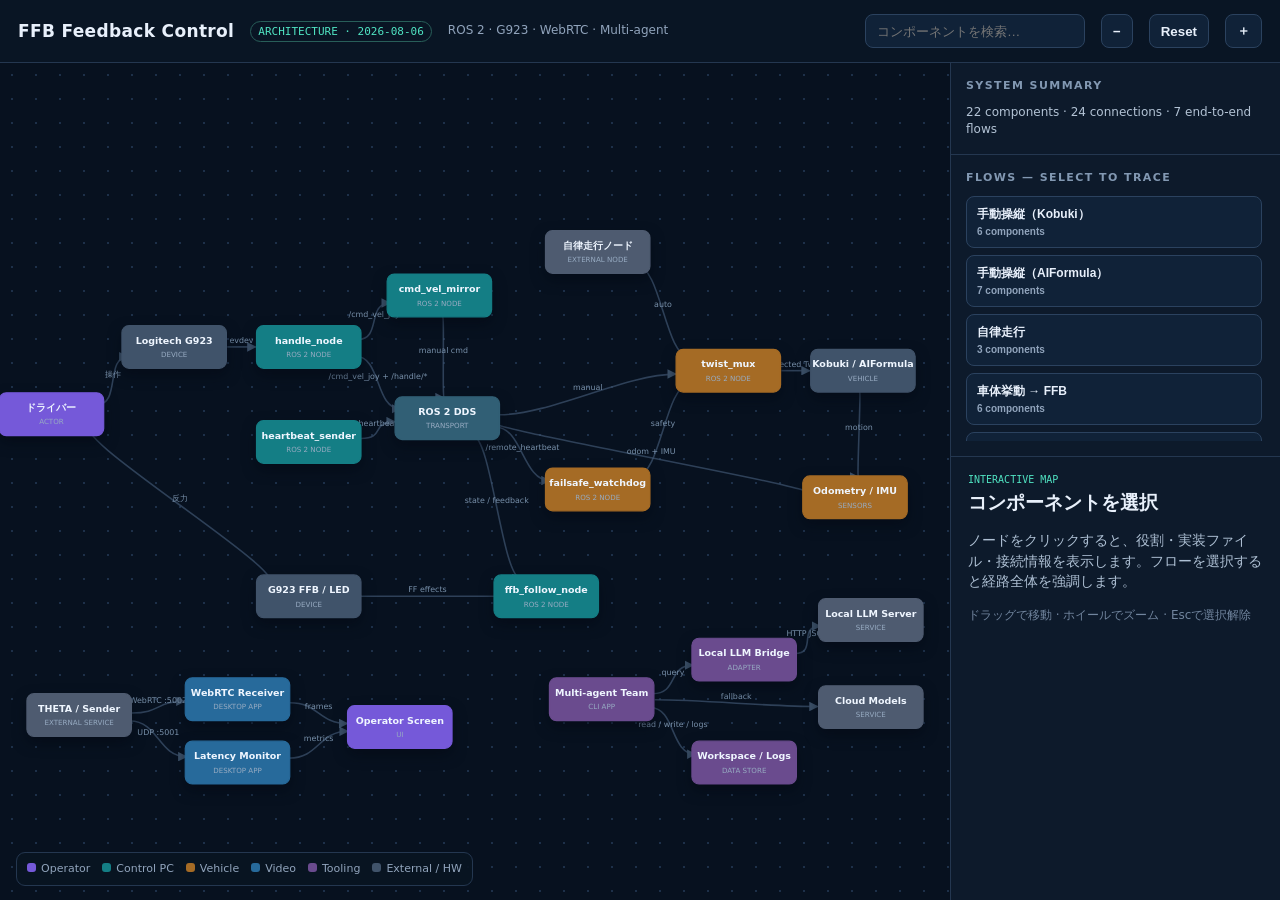
==== docs/architecture.html @ 5d7ce753 "アーキテクチャ図制作" ====
<!doctype html>
<html lang="ja">
<head>
  <meta charset="utf-8">
  <meta name="viewport" content="width=device-width,initial-scale=1">
  <title>FFB Feedback Control — Architecture</title>
  <style>
    :root{--bg:#07111f;--panel:#0d1a2b;--line:#243750;--text:#e8f0fb;--muted:#91a4bc;--accent:#50e3c2;--hot:#ffca5c;--danger:#ff7188;--blue:#63a8ff}
    *{box-sizing:border-box} body{margin:0;background:var(--bg);color:var(--text);font:14px/1.45 Inter,ui-sans-serif,system-ui,-apple-system,"Noto Sans JP",sans-serif;overflow:hidden}
    .app{height:100vh;display:grid;grid-template-rows:auto 1fr}.top{display:flex;align-items:center;gap:16px;padding:14px 18px;border-bottom:1px solid var(--line);background:#091524;z-index:3}
    h1{font-size:17px;margin:0;letter-spacing:.02em}.tag{color:var(--accent);font:11px ui-monospace,monospace;border:1px solid #285e59;padding:3px 7px;border-radius:99px}.meta{color:var(--muted);font-size:12px}.top .spacer{flex:1}
    button,.search{background:#102238;color:var(--text);border:1px solid #2b425f;border-radius:8px;height:34px}.search{width:220px;padding:0 11px;outline:none}.search:focus{border-color:var(--accent)}button{cursor:pointer;padding:0 11px;font-weight:650}button:hover{background:#17304d}
    .main{min-height:0;display:grid;grid-template-columns:1fr 330px}.canvas-wrap{position:relative;overflow:hidden;background-image:radial-gradient(#1d3049 1px,transparent 1px);background-size:24px 24px}
    svg{width:100%;height:100%;display:block}.edge{fill:none;stroke:#3d536e;stroke-width:2;opacity:.72;transition:.2s}.edge-label{fill:#7890aa;font-size:10px;text-anchor:middle;pointer-events:none}.node rect{stroke-width:1.5;transition:.2s;filter:drop-shadow(0 8px 8px #02081288)}.node text{fill:#eff6ff;text-anchor:middle;pointer-events:none}.node .kind{fill:#97abc2;font-size:9px;text-transform:uppercase}.node{cursor:pointer;transition:.2s}.node:hover rect,.node.active rect{stroke:#fff;filter:drop-shadow(0 0 10px #50e3c288)}
    .dim{opacity:.12!important}.node.active,.edge.active{opacity:1!important}.active.edge{stroke:var(--hot);stroke-width:4;filter:drop-shadow(0 0 4px #ffca5c)}.active.node rect{stroke:var(--hot)}
    .legend{position:absolute;left:16px;bottom:14px;display:flex;gap:12px;flex-wrap:wrap;background:#081422e8;border:1px solid var(--line);border-radius:9px;padding:8px 10px;color:var(--muted);font-size:11px}.dot{width:9px;height:9px;border-radius:3px;display:inline-block;margin-right:5px}
    aside{min-height:0;border-left:1px solid var(--line);background:var(--panel);display:grid;grid-template-rows:auto auto 1fr;overflow:hidden}.section{padding:15px;border-bottom:1px solid var(--line)}.section h2{font-size:11px;text-transform:uppercase;letter-spacing:.13em;color:#8298b2;margin:0 0 10px}.flow-list{display:grid;gap:7px;max-height:245px;overflow:auto;padding-right:3px}.flow{height:auto;text-align:left;padding:9px 10px}.flow strong{display:block;font-size:12px}.flow span{color:var(--muted);font-size:10px}.flow.selected{border-color:var(--hot);background:#302819}.detail{padding:17px;overflow:auto}.detail .eyebrow{font:10px ui-monospace,monospace;color:var(--accent);text-transform:uppercase}.detail h3{font-size:19px;margin:4px 0 9px}.detail p{color:#aec0d4}.detail dl{display:grid;grid-template-columns:72px 1fr;gap:7px 8px;font-size:12px}.detail dt{color:#7189a5}.detail dd{margin:0;overflow-wrap:anywhere}.path{margin-top:14px;padding-top:12px;border-top:1px solid var(--line)}.step{display:flex;gap:8px;align-items:center;margin:7px 0;color:#c9d6e6}.num{display:grid;place-items:center;width:20px;height:20px;border-radius:50%;background:#243957;color:var(--hot);font-size:10px}.hint{color:#71859e;font-size:12px;margin-top:16px}
    .tooltip{position:fixed;z-index:5;max-width:270px;pointer-events:none;background:#06101ddd;border:1px solid #41617e;border-radius:8px;padding:9px 11px;box-shadow:0 10px 30px #0009;display:none}.tooltip strong{font-size:12px}.tooltip div{color:#a8bbcf;font-size:11px;margin-top:3px}
    @media(max-width:850px){body{overflow:auto}.app{height:auto;min-height:100vh}.top{flex-wrap:wrap}.meta{display:none}.search{order:3;width:100%}.main{grid-template-columns:1fr;grid-template-rows:62vh auto}.canvas-wrap{min-height:520px}aside{border-left:0;border-top:1px solid var(--line)}.flow-list{max-height:none}.detail{min-height:300px}}
  </style>
</head>
<body>
<div class="app">
  <header class="top"><h1>FFB Feedback Control</h1><span class="tag">ARCHITECTURE · 2026-08-06</span><span class="meta">ROS 2 · G923 · WebRTC · Multi-agent</span><span class="spacer"></span><input id="search" class="search" placeholder="コンポーネントを検索…"><button id="zoomOut">−</button><button id="reset">Reset</button><button id="zoomIn">＋</button></header>
  <main class="main">
    <section class="canvas-wrap" id="canvas"><svg id="graph" viewBox="0 0 1200 760" aria-label="システムアーキテクチャ図"><defs><marker id="arrow" viewBox="0 0 10 10" refX="9" refY="5" markerWidth="6" markerHeight="6" orient="auto-start-reverse"><path d="M 0 0 L 10 5 L 0 10 z" fill="#526b87"/></marker><marker id="arrowHot" viewBox="0 0 10 10" refX="9" refY="5" markerWidth="6" markerHeight="6" orient="auto-start-reverse"><path d="M 0 0 L 10 5 L 0 10 z" fill="#ffca5c"/></marker></defs><g id="viewport"><g id="edges"></g><g id="nodes"></g></g></svg>
      <div class="legend"><span><i class="dot" style="background:#7559d9"></i>Operator</span><span><i class="dot" style="background:#147e85"></i>Control PC</span><span><i class="dot" style="background:#a56b25"></i>Vehicle</span><span><i class="dot" style="background:#276a9b"></i>Video</span><span><i class="dot" style="background:#6a4b8e"></i>Tooling</span><span><i class="dot" style="background:#40536a"></i>External / HW</span></div>
    </section>
    <aside><div class="section"><h2>System summary</h2><div style="font-size:12px;color:#b3c3d5">22 components · 24 connections · 7 end-to-end flows</div></div><div class="section"><h2>Flows — select to trace</h2><div class="flow-list" id="flows"></div></div><div class="detail" id="detail"><div class="eyebrow">Interactive map</div><h3>コンポーネントを選択</h3><p>ノードをクリックすると、役割・実装ファイル・接続情報を表示します。フローを選択すると経路全体を強調します。</p><div class="hint">ドラッグで移動 · ホイールでズーム · Escで選択解除</div></div></aside>
  </main>
</div><div class="tooltip" id="tip"></div>
<script>
const groups={operator:['Operator','#7559d9'],hardware:['Hardware','#40536a'],'control-pc':['Control PC','#147e85'],transport:['Transport','#315f75'],vehicle:['Vehicle','#a56b25'],external:['External','#4e5b70'],video:['Video','#276a9b'],tooling:['Tooling','#6a4b8e']};
const nodes=[
['driver','ドライバー','operator','actor',65,295,'G923で操舵、ペダル、ギア、緊急停止を操作する。','—'],['g923-input','Logitech G923','hardware','device',220,210,'evdevから入力イベントを提供する。','/dev/input/by-id/*G923*'],['handle','handle_node','control-pc','ROS 2 node',390,210,'入力をTwist、操舵、ギア、モード、緊急停止へ変換する。','src/oit/oit/handle.py'],['heartbeat','heartbeat_sender','control-pc','ROS 2 node',390,330,'通信生存確認用Timeを周期送信する。','src/oit/oit/heartbeat_sender.py'],['mirror','cmd_vel_mirror','control-pc','ROS 2 node',555,145,'手動Twistをtimeout監視・倍率変換して中継する。','src/oit/oit/cmd_vel_mirror.py'],['dds','ROS 2 DDS','transport','transport',565,300,'操作PCと車体のROS 2 topicを配送する。','runtime infrastructure'],['watchdog','failsafe_watchdog','vehicle','ROS 2 node',755,390,'heartbeat断でpriority 255の停止Twistを発行する。','src/oit/oit/failsafe_watchdog.py'],['autonomy','自律走行ノード','external','external node',755,90,'自律速度指令 /cmd_vel_auto の生成元。','repository external'],['twist-mux','twist_mux','vehicle','ROS 2 node',920,240,'safety 255 / joystick 100 / navigation 10で指令を仲裁する。','src/oit/config/twist_mux.yaml'],['base','Kobuki / AIFormula','hardware','vehicle',1090,240,'選択済みTwistで実車を駆動する。','external hardware'],['odometry','Odometry / IMU','vehicle','sensors',1080,400,'車体yawと加速度をFFB計算へ提供する。','external sensors'],['ffb','ffb_follow_node','control-pc','ROS 2 node',690,525,'yaw差分・操舵・IMU等からFFB効果を計算する。','src/oit/oit/ffb_follow.py'],['g923-ffb','G923 FFB / LED','hardware','device',390,525,'Spring、Damper、Periodic効果とLEDを出力する。','evdev FF + /dev/g923_led'],
['theta','THETA / Sender','external','external service',100,675,'WebRTC映像とUDPタイムスタンプの送信側。','repository external'],['webrtc','WebRTC Receiver','video','desktop app',300,655,'HTTP offerを受け、映像をOpenGL描画する。','webrtc_receive.py'],['latency','Latency Monitor','video','desktop app',300,735,'UDP 5001から遅延とFPSを計算する。','latency_display.py'],['viewer','Operator Screen','operator','UI',505,690,'映像、遅延、FPS、送信元を表示する。','PySide6 UI'],
['team','Multi-agent Team','tooling','CLI app',760,655,'Manager / Frontend / Backend / QAを編成する。','multi_agent_team.py'],['llm-bridge','Local LLM Bridge','tooling','adapter',940,605,'health check・toggle・timeout fallbackを提供する。','local_llm_bridge.py'],['local-llm','Local LLM Server','external','service',1100,555,'LM Studio / Ollama / vLLM等の互換API。','local_llm_config.json'],['cloud-models','Cloud Models','external','service',1100,665,'ローカルを使わない場合のモデル群。','runtime external'],['repo','Workspace / Logs','tooling','data store',940,735,'コード検索・編集と役割別ログを保持する。','workspace + logs/']
].map(a=>({id:a[0],label:a[1],group:a[2],type:a[3],x:a[4],y:a[5],description:a[6],source:a[7]}));
const edges=[['e1','driver','g923-input','操作'],['e2','g923-input','handle','evdev'],['e3','handle','dds','/cmd_vel_joy + /handle/*'],['e4','handle','mirror','/cmd_vel_joy'],['e5','mirror','dds','manual cmd'],['e6','heartbeat','dds','heartbeat'],['e7','dds','watchdog','/remote_heartbeat'],['e8','watchdog','twist-mux','safety'],['e9','dds','twist-mux','manual'],['e10','autonomy','twist-mux','auto'],['e11','twist-mux','base','selected Twist'],['e12','base','odometry','motion'],['e13','odometry','dds','odom + IMU'],['e14','dds','ffb','state / feedback'],['e15','ffb','g923-ffb','FF effects'],['e16','g923-ffb','driver','反力'],['e17','theta','webrtc','WebRTC :5002'],['e18','theta','latency','UDP :5001'],['e19','webrtc','viewer','frames'],['e20','latency','viewer','metrics'],['e21','team','llm-bridge','query'],['e22','llm-bridge','local-llm','HTTP JSON'],['e23','team','cloud-models','fallback'],['e24','team','repo','read / write / logs']].map(a=>({id:a[0],source:a[1],target:a[2],label:a[3]}));
const flows=[
['manual-drive','手動操縦（Kobuki）','G923入力をpriority 100で車体へ届ける。',['driver','g923-input','handle','dds','twist-mux','base'],['e1','e2','e3','e9','e11']],
['aiformula-drive','手動操縦（AIFormula）','remapまたはmirror経由でAIFormulaへ送る。',['driver','g923-input','handle','mirror','dds','twist-mux','base'],['e1','e2','e4','e5','e9','e11']],
['autonomous','自律走行','priority 10。手動・安全指令で上書き可能。',['autonomy','twist-mux','base'],['e10','e11']],
['ffb-return','車体挙動 → FFB','yaw/IMUから目標中心と反力を計算する。',['base','odometry','dds','ffb','g923-ffb','driver'],['e12','e13','e14','e15','e16']],
['failsafe','通信断フェイルセーフ','heartbeat断でpriority 255の停止指令を出す。',['heartbeat','dds','watchdog','twist-mux','base'],['e6','e7','e8','e11']],
['video','遠隔映像・遅延表示','映像と時刻情報を別経路で受信・表示する。',['theta','webrtc','latency','viewer'],['e17','e18','e19','e20']],
['agent-dev','マルチエージェント開発','ローカル/クラウド推論でworkspaceを操作する。',['team','llm-bridge','local-llm','cloud-models','repo'],['e21','e22','e23','e24']]
].map(a=>({id:a[0],name:a[1],description:a[2],steps:a[3],edgeIds:a[4]}));
const ns='http://www.w3.org/2000/svg', nodeBy=id=>nodes.find(n=>n.id===id), E=document.getElementById('edges'), N=document.getElementById('nodes'), D=document.getElementById('detail'), tip=document.getElementById('tip');
function svg(tag,attrs={}){const el=document.createElementNS(ns,tag);Object.entries(attrs).forEach(([k,v])=>el.setAttribute(k,v));return el}
edges.forEach(e=>{let a=nodeBy(e.source),b=nodeBy(e.target),dx=b.x-a.x,dy=b.y-a.y,len=Math.hypot(dx,dy)||1,ox=dx/len*67,oy=dy/len*26;let x1=a.x+ox,y1=a.y+oy,x2=b.x-ox,y2=b.y-oy,curve=Math.min(70,Math.abs(dx)*.18);let p=svg('path',{id:e.id,class:'edge',d:`M${x1},${y1} C${x1+curve},${y1} ${x2-curve},${y2} ${x2},${y2}`,'marker-end':'url(#arrow)'});E.append(p);let t=svg('text',{class:'edge-label',x:(x1+x2)/2,y:(y1+y2)/2-5});t.textContent=e.label;E.append(t)});
nodes.forEach(n=>{let g=svg('g',{class:'node',id:'node-'+n.id,transform:`translate(${n.x-66} ${n.y-27})`});let color=groups[n.group]?.[1]||'#40536a';g.append(svg('rect',{width:132,height:54,rx:9,fill:color,stroke:color}));let title=svg('text',{x:66,y:23,'font-size':12,'font-weight':700});title.textContent=n.label;g.append(title);let kind=svg('text',{x:66,y:40,class:'kind'});kind.textContent=n.type;g.append(kind);g.onclick=()=>selectNode(n);g.onmouseenter=ev=>showTip(ev,n);g.onmousemove=moveTip;g.onmouseleave=()=>tip.style.display='none';N.append(g)});
const FL=document.getElementById('flows');flows.forEach(f=>{let b=document.createElement('button');b.className='flow';b.dataset.id=f.id;b.innerHTML=`<strong>${f.name}</strong><span>${f.steps.length} components</span>`;b.onclick=()=>selectFlow(f);FL.append(b)});
function clear(){document.querySelectorAll('.node,.edge').forEach(x=>x.classList.remove('active','dim'));document.querySelectorAll('.flow').forEach(x=>x.classList.remove('selected'));document.querySelectorAll('.edge').forEach(x=>x.setAttribute('marker-end','url(#arrow)'))}
function selectFlow(f){clear();document.querySelectorAll('.node,.edge').forEach(x=>x.classList.add('dim'));f.steps.forEach(id=>document.getElementById('node-'+id)?.classList.add('active'));f.edgeIds.forEach(id=>{let x=document.getElementById(id);x?.classList.add('active');x?.setAttribute('marker-end','url(#arrowHot)')});document.querySelector(`.flow[data-id="${f.id}"]`).classList.add('selected');D.innerHTML=`<div class="eyebrow">End-to-end flow</div><h3>${f.name}</h3><p>${f.description}</p><div class="path">${f.steps.map((id,i)=>`<div class="step"><span class="num">${i+1}</span>${nodeBy(id)?.label||id}</div>`).join('')}</div>`}
function selectNode(n){clear();document.getElementById('node-'+n.id).classList.add('active');let connected=edges.filter(e=>e.source===n.id||e.target===n.id);connected.forEach(e=>document.getElementById(e.id).classList.add('active'));D.innerHTML=`<div class="eyebrow">${groups[n.group]?.[0]} · ${n.type}</div><h3>${n.label}</h3><p>${n.description}</p><dl><dt>ID</dt><dd>${n.id}</dd><dt>Source</dt><dd>${n.source}</dd><dt>Connections</dt><dd>${connected.length}</dd></dl><div class="path">${connected.map(e=>`<div class="step"><span class="num">${e.source===n.id?'→':'←'}</span>${e.label} · ${nodeBy(e.source===n.id?e.target:e.source).label}</div>`).join('')}</div>`}
function showTip(ev,n){tip.innerHTML=`<strong>${n.label}</strong><div>${n.description}</div>`;tip.style.display='block';moveTip(ev)} function moveTip(ev){tip.style.left=(ev.clientX+14)+'px';tip.style.top=(ev.clientY+14)+'px'}
document.getElementById('search').oninput=e=>{clear();let q=e.target.value.trim().toLowerCase();if(!q)return;nodes.forEach(n=>{if(!(n.label+n.type+n.description+n.source).toLowerCase().includes(q))document.getElementById('node-'+n.id).classList.add('dim')})};
let scale=1,tx=0,ty=0,drag=false,sx=0,sy=0,V=document.getElementById('viewport'),G=document.getElementById('graph');function transform(){V.setAttribute('transform',`translate(${tx} ${ty}) scale(${scale})`)}function reset(){scale=1;tx=0;ty=0;transform();clear()}document.getElementById('zoomIn').onclick=()=>{scale=Math.min(2.2,scale*1.15);transform()};document.getElementById('zoomOut').onclick=()=>{scale=Math.max(.55,scale/1.15);transform()};document.getElementById('reset').onclick=reset;G.onwheel=e=>{e.preventDefault();scale=Math.max(.55,Math.min(2.2,scale*(e.deltaY<0?1.08:.92)));transform()};G.onpointerdown=e=>{if(e.target.closest('.node'))return;drag=true;sx=e.clientX-tx;sy=e.clientY-ty;G.setPointerCapture(e.pointerId)};G.onpointermove=e=>{if(drag){tx=e.clientX-sx;ty=e.clientY-sy;transform()}};G.onpointerup=()=>drag=false;document.onkeydown=e=>{if(e.key==='Escape'){clear();document.getElementById('search').value=''}};
</script></body></html>
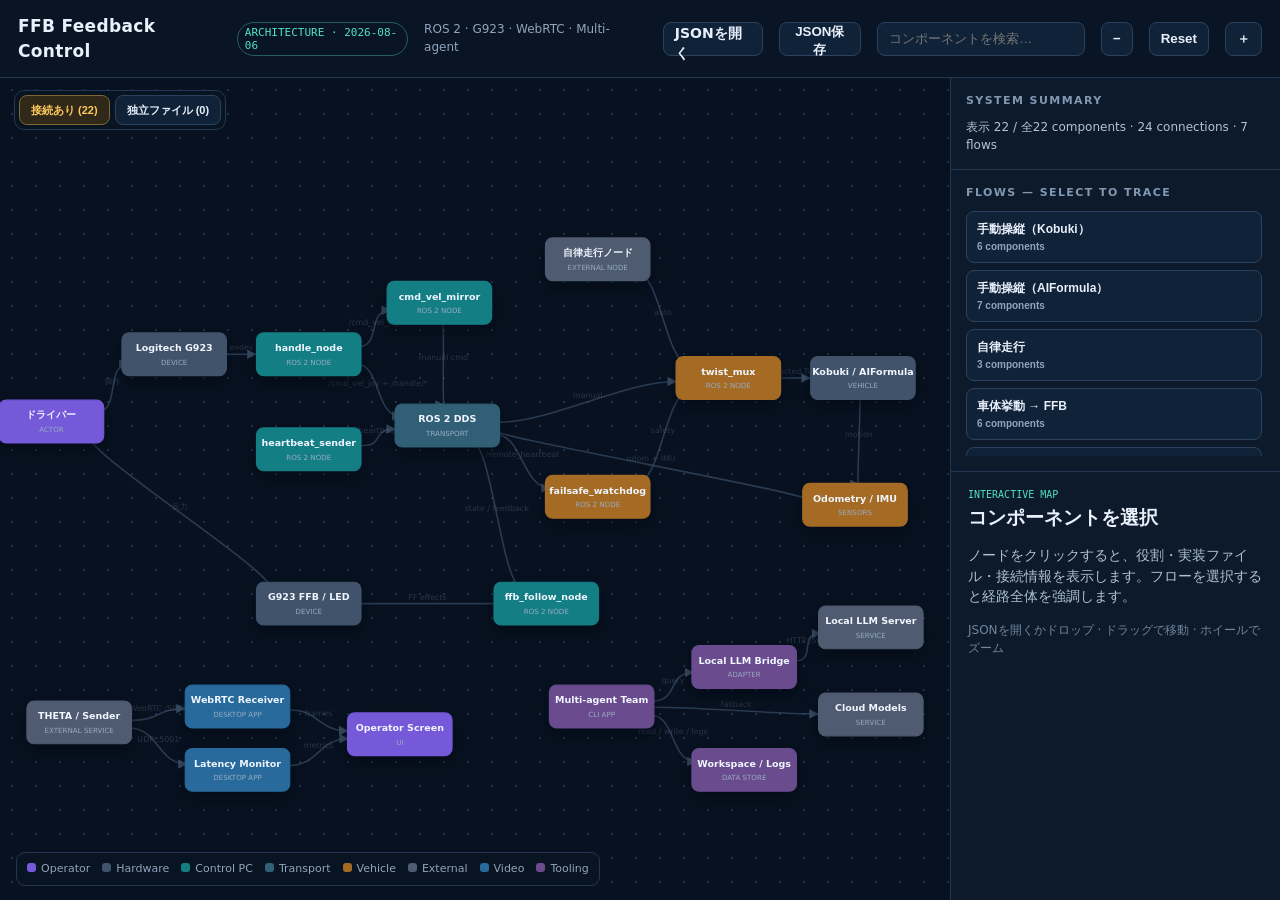
==== commit 52a57859: "アーキテクチャ図汎用性" ====
--- a/docs/architecture.html
+++ b/docs/architecture.html
@@ -9,9 +9,9 @@
     *{box-sizing:border-box} body{margin:0;background:var(--bg);color:var(--text);font:14px/1.45 Inter,ui-sans-serif,system-ui,-apple-system,"Noto Sans JP",sans-serif;overflow:hidden}
     .app{height:100vh;display:grid;grid-template-rows:auto 1fr}.top{display:flex;align-items:center;gap:16px;padding:14px 18px;border-bottom:1px solid var(--line);background:#091524;z-index:3}
     h1{font-size:17px;margin:0;letter-spacing:.02em}.tag{color:var(--accent);font:11px ui-monospace,monospace;border:1px solid #285e59;padding:3px 7px;border-radius:99px}.meta{color:var(--muted);font-size:12px}.top .spacer{flex:1}
-    button,.search{background:#102238;color:var(--text);border:1px solid #2b425f;border-radius:8px;height:34px}.search{width:220px;padding:0 11px;outline:none}.search:focus{border-color:var(--accent)}button{cursor:pointer;padding:0 11px;font-weight:650}button:hover{background:#17304d}
-    .main{min-height:0;display:grid;grid-template-columns:1fr 330px}.canvas-wrap{position:relative;overflow:hidden;background-image:radial-gradient(#1d3049 1px,transparent 1px);background-size:24px 24px}
-    svg{width:100%;height:100%;display:block}.edge{fill:none;stroke:#3d536e;stroke-width:2;opacity:.72;transition:.2s}.edge-label{fill:#7890aa;font-size:10px;text-anchor:middle;pointer-events:none}.node rect{stroke-width:1.5;transition:.2s;filter:drop-shadow(0 8px 8px #02081288)}.node text{fill:#eff6ff;text-anchor:middle;pointer-events:none}.node .kind{fill:#97abc2;font-size:9px;text-transform:uppercase}.node{cursor:pointer;transition:.2s}.node:hover rect,.node.active rect{stroke:#fff;filter:drop-shadow(0 0 10px #50e3c288)}
+    button,.search{background:#102238;color:var(--text);border:1px solid #2b425f;border-radius:8px;height:34px}.search{width:220px;padding:0 11px;outline:none}.search:focus{border-color:var(--accent)}button{cursor:pointer;padding:0 11px;font-weight:650}button:hover{background:#17304d}.file-button{display:inline-grid;place-items:center;background:#102238;color:var(--text);border:1px solid #2b425f;border-radius:8px;height:34px;padding:0 11px;cursor:pointer;font-weight:650}.file-button:hover{background:#17304d}#fileInput{display:none}
+    .main{min-height:0;display:grid;grid-template-columns:1fr 330px}.canvas-wrap{position:relative;overflow:hidden;background-image:radial-gradient(#1d3049 1px,transparent 1px);background-size:24px 24px}.view-tabs{position:absolute;z-index:4;top:12px;left:14px;display:flex;gap:5px;padding:4px;background:#081422e8;border:1px solid var(--line);border-radius:10px}.view-tab{height:30px;font-size:11px}.view-tab.selected{color:var(--hot);border-color:#7c6735;background:#302819}.empty-view{position:absolute;inset:0;display:none;place-items:center;color:var(--muted);pointer-events:none}
+    svg{width:100%;height:100%;display:block}.edge{fill:none;stroke:#3d536e;stroke-width:2;opacity:.64;transition:.2s}.edge-label{fill:#7890aa;font-size:10px;text-anchor:middle;pointer-events:none;opacity:.28;transition:.2s}.edge:hover+.edge-label,.edge.active+.edge-label{opacity:1;fill:#d4e2f1}.node rect{stroke-width:1.5;transition:.2s;filter:drop-shadow(0 8px 8px #02081288)}.node text{fill:#eff6ff;text-anchor:middle;pointer-events:none}.node .kind{fill:#97abc2;font-size:9px;text-transform:uppercase}.node{cursor:pointer;transition:.2s}.node:hover rect,.node.active rect{stroke:#fff;filter:drop-shadow(0 0 10px #50e3c288)}
     .dim{opacity:.12!important}.node.active,.edge.active{opacity:1!important}.active.edge{stroke:var(--hot);stroke-width:4;filter:drop-shadow(0 0 4px #ffca5c)}.active.node rect{stroke:var(--hot)}
     .legend{position:absolute;left:16px;bottom:14px;display:flex;gap:12px;flex-wrap:wrap;background:#081422e8;border:1px solid var(--line);border-radius:9px;padding:8px 10px;color:var(--muted);font-size:11px}.dot{width:9px;height:9px;border-radius:3px;display:inline-block;margin-right:5px}
     aside{min-height:0;border-left:1px solid var(--line);background:var(--panel);display:grid;grid-template-rows:auto auto 1fr;overflow:hidden}.section{padding:15px;border-bottom:1px solid var(--line)}.section h2{font-size:11px;text-transform:uppercase;letter-spacing:.13em;color:#8298b2;margin:0 0 10px}.flow-list{display:grid;gap:7px;max-height:245px;overflow:auto;padding-right:3px}.flow{height:auto;text-align:left;padding:9px 10px}.flow strong{display:block;font-size:12px}.flow span{color:var(--muted);font-size:10px}.flow.selected{border-color:var(--hot);background:#302819}.detail{padding:17px;overflow:auto}.detail .eyebrow{font:10px ui-monospace,monospace;color:var(--accent);text-transform:uppercase}.detail h3{font-size:19px;margin:4px 0 9px}.detail p{color:#aec0d4}.detail dl{display:grid;grid-template-columns:72px 1fr;gap:7px 8px;font-size:12px}.detail dt{color:#7189a5}.detail dd{margin:0;overflow-wrap:anywhere}.path{margin-top:14px;padding-top:12px;border-top:1px solid var(--line)}.step{display:flex;gap:8px;align-items:center;margin:7px 0;color:#c9d6e6}.num{display:grid;place-items:center;width:20px;height:20px;border-radius:50%;background:#243957;color:var(--hot);font-size:10px}.hint{color:#71859e;font-size:12px;margin-top:16px}
@@ -21,23 +21,25 @@
 </head>
 <body>
 <div class="app">
-  <header class="top"><h1>FFB Feedback Control</h1><span class="tag">ARCHITECTURE · 2026-08-06</span><span class="meta">ROS 2 · G923 · WebRTC · Multi-agent</span><span class="spacer"></span><input id="search" class="search" placeholder="コンポーネントを検索…"><button id="zoomOut">−</button><button id="reset">Reset</button><button id="zoomIn">＋</button></header>
+  <header class="top"><h1 id="projectTitle">FFB Feedback Control</h1><span class="tag" id="generatedTag">ARCHITECTURE · 2026-08-06</span><span class="meta" id="projectMeta">ROS 2 · G923 · WebRTC · Multi-agent</span><span class="spacer"></span><label class="file-button" for="fileInput">JSONを開く</label><input id="fileInput" type="file" accept="application/json,.json"><button id="download">JSON保存</button><input id="search" class="search" placeholder="コンポーネントを検索…"><button id="zoomOut">−</button><button id="reset">Reset</button><button id="zoomIn">＋</button></header>
   <main class="main">
-    <section class="canvas-wrap" id="canvas"><svg id="graph" viewBox="0 0 1200 760" aria-label="システムアーキテクチャ図"><defs><marker id="arrow" viewBox="0 0 10 10" refX="9" refY="5" markerWidth="6" markerHeight="6" orient="auto-start-reverse"><path d="M 0 0 L 10 5 L 0 10 z" fill="#526b87"/></marker><marker id="arrowHot" viewBox="0 0 10 10" refX="9" refY="5" markerWidth="6" markerHeight="6" orient="auto-start-reverse"><path d="M 0 0 L 10 5 L 0 10 z" fill="#ffca5c"/></marker></defs><g id="viewport"><g id="edges"></g><g id="nodes"></g></g></svg>
-      <div class="legend"><span><i class="dot" style="background:#7559d9"></i>Operator</span><span><i class="dot" style="background:#147e85"></i>Control PC</span><span><i class="dot" style="background:#a56b25"></i>Vehicle</span><span><i class="dot" style="background:#276a9b"></i>Video</span><span><i class="dot" style="background:#6a4b8e"></i>Tooling</span><span><i class="dot" style="background:#40536a"></i>External / HW</span></div>
+    <section class="canvas-wrap" id="canvas"><div class="view-tabs"><button class="view-tab selected" data-view="connected">接続あり</button><button class="view-tab" data-view="isolated">独立ファイル</button></div><div class="empty-view" id="emptyView">このタブに表示するコンポーネントはありません</div><svg id="graph" viewBox="0 0 1200 760" aria-label="システムアーキテクチャ図"><defs><marker id="arrow" viewBox="0 0 10 10" refX="9" refY="5" markerWidth="6" markerHeight="6" orient="auto-start-reverse"><path d="M 0 0 L 10 5 L 0 10 z" fill="#526b87"/></marker><marker id="arrowHot" viewBox="0 0 10 10" refX="9" refY="5" markerWidth="6" markerHeight="6" orient="auto-start-reverse"><path d="M 0 0 L 10 5 L 0 10 z" fill="#ffca5c"/></marker></defs><g id="viewport"><g id="edges"></g><g id="nodes"></g></g></svg>
+      <div class="legend" id="legend"></div>
     </section>
-    <aside><div class="section"><h2>System summary</h2><div style="font-size:12px;color:#b3c3d5">22 components · 24 connections · 7 end-to-end flows</div></div><div class="section"><h2>Flows — select to trace</h2><div class="flow-list" id="flows"></div></div><div class="detail" id="detail"><div class="eyebrow">Interactive map</div><h3>コンポーネントを選択</h3><p>ノードをクリックすると、役割・実装ファイル・接続情報を表示します。フローを選択すると経路全体を強調します。</p><div class="hint">ドラッグで移動 · ホイールでズーム · Escで選択解除</div></div></aside>
+    <aside><div class="section"><h2>System summary</h2><div id="summary" style="font-size:12px;color:#b3c3d5"></div></div><div class="section"><h2>Flows — select to trace</h2><div class="flow-list" id="flows"></div></div><div class="detail" id="detail"><div class="eyebrow">Interactive map</div><h3>コンポーネントを選択</h3><p>ノードをクリックすると、役割・実装ファイル・接続情報を表示します。フローを選択すると経路全体を強調します。</p><div class="hint">JSONを開くかドロップ · ドラッグで移動 · ホイールでズーム</div></div></aside>
   </main>
 </div><div class="tooltip" id="tip"></div>
 <script>
-const groups={operator:['Operator','#7559d9'],hardware:['Hardware','#40536a'],'control-pc':['Control PC','#147e85'],transport:['Transport','#315f75'],vehicle:['Vehicle','#a56b25'],external:['External','#4e5b70'],video:['Video','#276a9b'],tooling:['Tooling','#6a4b8e']};
-const nodes=[
+const DEFAULT_GROUPS={operator:['Operator','#7559d9'],hardware:['Hardware','#40536a'],'control-pc':['Control PC','#147e85'],transport:['Transport','#315f75'],vehicle:['Vehicle','#a56b25'],external:['External','#4e5b70'],video:['Video','#276a9b'],tooling:['Tooling','#6a4b8e'],source:['Source','#147e85'],frontend:['Frontend','#7559d9'],runtime:['Runtime','#a56b25'],config:['Configuration','#315f75'],test:['Tests','#6a4b8e'],docs:['Documentation','#4e5b70']};
+const GROUP_PALETTE=['#147e85','#7559d9','#a56b25','#276a9b','#6a4b8e','#31735c','#9a4665','#586c9b','#8a7135','#346c78'];
+let groups=structuredClone(DEFAULT_GROUPS);
+let nodes=[
 ['driver','ドライバー','operator','actor',65,295,'G923で操舵、ペダル、ギア、緊急停止を操作する。','—'],['g923-input','Logitech G923','hardware','device',220,210,'evdevから入力イベントを提供する。','/dev/input/by-id/*G923*'],['handle','handle_node','control-pc','ROS 2 node',390,210,'入力をTwist、操舵、ギア、モード、緊急停止へ変換する。','src/oit/oit/handle.py'],['heartbeat','heartbeat_sender','control-pc','ROS 2 node',390,330,'通信生存確認用Timeを周期送信する。','src/oit/oit/heartbeat_sender.py'],['mirror','cmd_vel_mirror','control-pc','ROS 2 node',555,145,'手動Twistをtimeout監視・倍率変換して中継する。','src/oit/oit/cmd_vel_mirror.py'],['dds','ROS 2 DDS','transport','transport',565,300,'操作PCと車体のROS 2 topicを配送する。','runtime infrastructure'],['watchdog','failsafe_watchdog','vehicle','ROS 2 node',755,390,'heartbeat断でpriority 255の停止Twistを発行する。','src/oit/oit/failsafe_watchdog.py'],['autonomy','自律走行ノード','external','external node',755,90,'自律速度指令 /cmd_vel_auto の生成元。','repository external'],['twist-mux','twist_mux','vehicle','ROS 2 node',920,240,'safety 255 / joystick 100 / navigation 10で指令を仲裁する。','src/oit/config/twist_mux.yaml'],['base','Kobuki / AIFormula','hardware','vehicle',1090,240,'選択済みTwistで実車を駆動する。','external hardware'],['odometry','Odometry / IMU','vehicle','sensors',1080,400,'車体yawと加速度をFFB計算へ提供する。','external sensors'],['ffb','ffb_follow_node','control-pc','ROS 2 node',690,525,'yaw差分・操舵・IMU等からFFB効果を計算する。','src/oit/oit/ffb_follow.py'],['g923-ffb','G923 FFB / LED','hardware','device',390,525,'Spring、Damper、Periodic効果とLEDを出力する。','evdev FF + /dev/g923_led'],
 ['theta','THETA / Sender','external','external service',100,675,'WebRTC映像とUDPタイムスタンプの送信側。','repository external'],['webrtc','WebRTC Receiver','video','desktop app',300,655,'HTTP offerを受け、映像をOpenGL描画する。','webrtc_receive.py'],['latency','Latency Monitor','video','desktop app',300,735,'UDP 5001から遅延とFPSを計算する。','latency_display.py'],['viewer','Operator Screen','operator','UI',505,690,'映像、遅延、FPS、送信元を表示する。','PySide6 UI'],
 ['team','Multi-agent Team','tooling','CLI app',760,655,'Manager / Frontend / Backend / QAを編成する。','multi_agent_team.py'],['llm-bridge','Local LLM Bridge','tooling','adapter',940,605,'health check・toggle・timeout fallbackを提供する。','local_llm_bridge.py'],['local-llm','Local LLM Server','external','service',1100,555,'LM Studio / Ollama / vLLM等の互換API。','local_llm_config.json'],['cloud-models','Cloud Models','external','service',1100,665,'ローカルを使わない場合のモデル群。','runtime external'],['repo','Workspace / Logs','tooling','data store',940,735,'コード検索・編集と役割別ログを保持する。','workspace + logs/']
 ].map(a=>({id:a[0],label:a[1],group:a[2],type:a[3],x:a[4],y:a[5],description:a[6],source:a[7]}));
-const edges=[['e1','driver','g923-input','操作'],['e2','g923-input','handle','evdev'],['e3','handle','dds','/cmd_vel_joy + /handle/*'],['e4','handle','mirror','/cmd_vel_joy'],['e5','mirror','dds','manual cmd'],['e6','heartbeat','dds','heartbeat'],['e7','dds','watchdog','/remote_heartbeat'],['e8','watchdog','twist-mux','safety'],['e9','dds','twist-mux','manual'],['e10','autonomy','twist-mux','auto'],['e11','twist-mux','base','selected Twist'],['e12','base','odometry','motion'],['e13','odometry','dds','odom + IMU'],['e14','dds','ffb','state / feedback'],['e15','ffb','g923-ffb','FF effects'],['e16','g923-ffb','driver','反力'],['e17','theta','webrtc','WebRTC :5002'],['e18','theta','latency','UDP :5001'],['e19','webrtc','viewer','frames'],['e20','latency','viewer','metrics'],['e21','team','llm-bridge','query'],['e22','llm-bridge','local-llm','HTTP JSON'],['e23','team','cloud-models','fallback'],['e24','team','repo','read / write / logs']].map(a=>({id:a[0],source:a[1],target:a[2],label:a[3]}));
-const flows=[
+let edges=[['e1','driver','g923-input','操作'],['e2','g923-input','handle','evdev'],['e3','handle','dds','/cmd_vel_joy + /handle/*'],['e4','handle','mirror','/cmd_vel_joy'],['e5','mirror','dds','manual cmd'],['e6','heartbeat','dds','heartbeat'],['e7','dds','watchdog','/remote_heartbeat'],['e8','watchdog','twist-mux','safety'],['e9','dds','twist-mux','manual'],['e10','autonomy','twist-mux','auto'],['e11','twist-mux','base','selected Twist'],['e12','base','odometry','motion'],['e13','odometry','dds','odom + IMU'],['e14','dds','ffb','state / feedback'],['e15','ffb','g923-ffb','FF effects'],['e16','g923-ffb','driver','反力'],['e17','theta','webrtc','WebRTC :5002'],['e18','theta','latency','UDP :5001'],['e19','webrtc','viewer','frames'],['e20','latency','viewer','metrics'],['e21','team','llm-bridge','query'],['e22','llm-bridge','local-llm','HTTP JSON'],['e23','team','cloud-models','fallback'],['e24','team','repo','read / write / logs']].map(a=>({id:a[0],source:a[1],target:a[2],label:a[3]}));
+let flows=[
 ['manual-drive','手動操縦（Kobuki）','G923入力をpriority 100で車体へ届ける。',['driver','g923-input','handle','dds','twist-mux','base'],['e1','e2','e3','e9','e11']],
 ['aiformula-drive','手動操縦（AIFormula）','remapまたはmirror経由でAIFormulaへ送る。',['driver','g923-input','handle','mirror','dds','twist-mux','base'],['e1','e2','e4','e5','e9','e11']],
 ['autonomous','自律走行','priority 10。手動・安全指令で上書き可能。',['autonomy','twist-mux','base'],['e10','e11']],
@@ -46,15 +48,48 @@
 ['video','遠隔映像・遅延表示','映像と時刻情報を別経路で受信・表示する。',['theta','webrtc','latency','viewer'],['e17','e18','e19','e20']],
 ['agent-dev','マルチエージェント開発','ローカル/クラウド推論でworkspaceを操作する。',['team','llm-bridge','local-llm','cloud-models','repo'],['e21','e22','e23','e24']]
 ].map(a=>({id:a[0],name:a[1],description:a[2],steps:a[3],edgeIds:a[4]}));
+let architectureData=null;
+let activeView='connected',renderedNodes=[];
 const ns='http://www.w3.org/2000/svg', nodeBy=id=>nodes.find(n=>n.id===id), E=document.getElementById('edges'), N=document.getElementById('nodes'), D=document.getElementById('detail'), tip=document.getElementById('tip');
 function svg(tag,attrs={}){const el=document.createElementNS(ns,tag);Object.entries(attrs).forEach(([k,v])=>el.setAttribute(k,v));return el}
-edges.forEach(e=>{let a=nodeBy(e.source),b=nodeBy(e.target),dx=b.x-a.x,dy=b.y-a.y,len=Math.hypot(dx,dy)||1,ox=dx/len*67,oy=dy/len*26;let x1=a.x+ox,y1=a.y+oy,x2=b.x-ox,y2=b.y-oy,curve=Math.min(70,Math.abs(dx)*.18);let p=svg('path',{id:e.id,class:'edge',d:`M${x1},${y1} C${x1+curve},${y1} ${x2-curve},${y2} ${x2},${y2}`,'marker-end':'url(#arrow)'});E.append(p);let t=svg('text',{class:'edge-label',x:(x1+x2)/2,y:(y1+y2)/2-5});t.textContent=e.label;E.append(t)});
-nodes.forEach(n=>{let g=svg('g',{class:'node',id:'node-'+n.id,transform:`translate(${n.x-66} ${n.y-27})`});let color=groups[n.group]?.[1]||'#40536a';g.append(svg('rect',{width:132,height:54,rx:9,fill:color,stroke:color}));let title=svg('text',{x:66,y:23,'font-size':12,'font-weight':700});title.textContent=n.label;g.append(title);let kind=svg('text',{x:66,y:40,class:'kind'});kind.textContent=n.type;g.append(kind);g.onclick=()=>selectNode(n);g.onmouseenter=ev=>showTip(ev,n);g.onmousemove=moveTip;g.onmouseleave=()=>tip.style.display='none';N.append(g)});
-const FL=document.getElementById('flows');flows.forEach(f=>{let b=document.createElement('button');b.className='flow';b.dataset.id=f.id;b.innerHTML=`<strong>${f.name}</strong><span>${f.steps.length} components</span>`;b.onclick=()=>selectFlow(f);FL.append(b)});
-function clear(){document.querySelectorAll('.node,.edge').forEach(x=>x.classList.remove('active','dim'));document.querySelectorAll('.flow').forEach(x=>x.classList.remove('selected'));document.querySelectorAll('.edge').forEach(x=>x.setAttribute('marker-end','url(#arrow)'))}
-function selectFlow(f){clear();document.querySelectorAll('.node,.edge').forEach(x=>x.classList.add('dim'));f.steps.forEach(id=>document.getElementById('node-'+id)?.classList.add('active'));f.edgeIds.forEach(id=>{let x=document.getElementById(id);x?.classList.add('active');x?.setAttribute('marker-end','url(#arrowHot)')});document.querySelector(`.flow[data-id="${f.id}"]`).classList.add('selected');D.innerHTML=`<div class="eyebrow">End-to-end flow</div><h3>${f.name}</h3><p>${f.description}</p><div class="path">${f.steps.map((id,i)=>`<div class="step"><span class="num">${i+1}</span>${nodeBy(id)?.label||id}</div>`).join('')}</div>`}
-function selectNode(n){clear();document.getElementById('node-'+n.id).classList.add('active');let connected=edges.filter(e=>e.source===n.id||e.target===n.id);connected.forEach(e=>document.getElementById(e.id).classList.add('active'));D.innerHTML=`<div class="eyebrow">${groups[n.group]?.[0]} · ${n.type}</div><h3>${n.label}</h3><p>${n.description}</p><dl><dt>ID</dt><dd>${n.id}</dd><dt>Source</dt><dd>${n.source}</dd><dt>Connections</dt><dd>${connected.length}</dd></dl><div class="path">${connected.map(e=>`<div class="step"><span class="num">${e.source===n.id?'→':'←'}</span>${e.label} · ${nodeBy(e.source===n.id?e.target:e.source).label}</div>`).join('')}</div>`}
-function showTip(ev,n){tip.innerHTML=`<strong>${n.label}</strong><div>${n.description}</div>`;tip.style.display='block';moveTip(ev)} function moveTip(ev){tip.style.left=(ev.clientX+14)+'px';tip.style.top=(ev.clientY+14)+'px'}
-document.getElementById('search').oninput=e=>{clear();let q=e.target.value.trim().toLowerCase();if(!q)return;nodes.forEach(n=>{if(!(n.label+n.type+n.description+n.source).toLowerCase().includes(q))document.getElementById('node-'+n.id).classList.add('dim')})};
+const FL=document.getElementById('flows');
+function escapeHtml(value){return String(value??'').replace(/[&<>'"]/g,c=>({'&':'&amp;','<':'&lt;','>':'&gt;',"'":'&#39;','"':'&quot;'}[c]))}
+function render(){
+  E.replaceChildren();N.replaceChildren();FL.replaceChildren();edges=edges.filter(e=>nodeBy(e.source)&&nodeBy(e.target));
+  let connectedIds=new Set(edges.flatMap(e=>[e.source,e.target]));renderedNodes=nodes.filter(n=>activeView==='connected'?connectedIds.has(n.id):!connectedIds.has(n.id));let visibleIds=new Set(renderedNodes.map(n=>n.id)),visibleEdges=activeView==='connected'?edges.filter(e=>visibleIds.has(e.source)&&visibleIds.has(e.target)):[];
+  let positions=new Map(renderedNodes.map((n,i)=>[n.id,activeView==='isolated'?{x:120+(i%5)*220,y:110+Math.floor(i/5)*100}:n]));
+  visibleEdges.forEach(e=>{let a=positions.get(e.source),b=positions.get(e.target),dx=b.x-a.x,dy=b.y-a.y,len=Math.hypot(dx,dy)||1,ox=dx/len*67,oy=dy/len*26;let x1=a.x+ox,y1=a.y+oy,x2=b.x-ox,y2=b.y-oy,curve=Math.min(70,Math.abs(dx)*.18);let p=svg('path',{id:e.id,class:'edge',d:`M${x1},${y1} C${x1+curve},${y1} ${x2-curve},${y2} ${x2},${y2}`,'marker-end':'url(#arrow)'});E.append(p);let t=svg('text',{id:e.id+'-label',class:'edge-label',x:(x1+x2)/2,y:(y1+y2)/2-5});t.textContent=e.label||'';E.append(t)});
+  renderedNodes.forEach(n=>{let pos=positions.get(n.id),g=svg('g',{class:'node',id:'node-'+n.id,transform:`translate(${pos.x-66} ${pos.y-27})`});let color=groups[n.group]?.[1]||'#40536a';g.append(svg('rect',{width:132,height:54,rx:9,fill:color,stroke:color}));let title=svg('text',{x:66,y:23,'font-size':12,'font-weight':700});title.textContent=n.label;g.append(title);let kind=svg('text',{x:66,y:40,class:'kind'});kind.textContent=n.type||'component';g.append(kind);g.onclick=()=>selectNode(n);g.onmouseenter=ev=>showTip(ev,n);g.onmousemove=moveTip;g.onmouseleave=()=>tip.style.display='none';N.append(g)});
+  if(activeView==='connected')flows.forEach(f=>{let b=document.createElement('button');b.className='flow';b.dataset.id=f.id;b.innerHTML=`<strong>${escapeHtml(f.name)}</strong><span>${f.steps.length} components</span>`;b.onclick=()=>selectFlow(f);FL.append(b)});
+  let isolatedCount=nodes.length-connectedIds.size;document.querySelector('[data-view="connected"]').textContent=`接続あり (${connectedIds.size})`;document.querySelector('[data-view="isolated"]').textContent=`独立ファイル (${isolatedCount})`;document.getElementById('summary').textContent=`表示 ${renderedNodes.length} / 全${nodes.length} components · ${visibleEdges.length} connections · ${flows.length} flows`;document.getElementById('emptyView').style.display=renderedNodes.length?'none':'grid';renderLegend()
+}
+function clear(){document.querySelectorAll('.node,.edge,.edge-label').forEach(x=>x.classList.remove('active','dim'));document.querySelectorAll('.flow').forEach(x=>x.classList.remove('selected'));document.querySelectorAll('.edge').forEach(x=>x.setAttribute('marker-end','url(#arrow)'))}
+function selectFlow(f){clear();document.querySelectorAll('.node,.edge,.edge-label').forEach(x=>x.classList.add('dim'));f.steps.forEach(id=>document.getElementById('node-'+id)?.classList.add('active'));f.edgeIds.forEach(id=>{let x=document.getElementById(id);x?.classList.add('active');x?.setAttribute('marker-end','url(#arrowHot)');document.getElementById(id+'-label')?.classList.remove('dim')});[...document.querySelectorAll('.flow')].find(x=>x.dataset.id===f.id)?.classList.add('selected');D.innerHTML=`<div class="eyebrow">End-to-end flow</div><h3>${escapeHtml(f.name)}</h3><p>${escapeHtml(f.description)}</p><div class="path">${f.steps.map((id,i)=>`<div class="step"><span class="num">${i+1}</span>${escapeHtml(nodeBy(id)?.label||id)}</div>`).join('')}</div>`}
+function selectNode(n){clear();let connected=edges.filter(e=>e.source===n.id||e.target===n.id);if(connected.length)document.querySelectorAll('.node,.edge,.edge-label').forEach(x=>x.classList.add('dim'));document.getElementById('node-'+n.id).classList.add('active');connected.forEach(e=>{document.getElementById(e.id)?.classList.add('active');document.getElementById(e.id+'-label')?.classList.remove('dim');document.getElementById('node-'+(e.source===n.id?e.target:e.source))?.classList.add('active')});D.innerHTML=`<div class="eyebrow">${escapeHtml(groups[n.group]?.[0]||n.group)} · ${escapeHtml(n.type)}</div><h3>${escapeHtml(n.label)}</h3><p>${escapeHtml(n.description)}</p><dl><dt>ID</dt><dd>${escapeHtml(n.id)}</dd><dt>Source</dt><dd>${escapeHtml(n.source||'—')}</dd><dt>Connections</dt><dd>${connected.length}</dd></dl><div class="path">${connected.map(e=>`<div class="step"><span class="num">${e.source===n.id?'→':'←'}</span>${escapeHtml(e.label)} · ${escapeHtml(nodeBy(e.source===n.id?e.target:e.source).label)}</div>`).join('')}</div>`}
+function showTip(ev,n){tip.innerHTML=`<strong>${escapeHtml(n.label)}</strong><div>${escapeHtml(n.description)}</div>`;tip.style.display='block';moveTip(ev)} function moveTip(ev){tip.style.left=(ev.clientX+14)+'px';tip.style.top=(ev.clientY+14)+'px'}
+document.getElementById('search').oninput=e=>{clear();let q=e.target.value.trim().toLowerCase();if(!q)return;renderedNodes.forEach(n=>{if(!(n.label+n.type+n.description+n.source).toLowerCase().includes(q))document.getElementById('node-'+n.id)?.classList.add('dim')})};
 let scale=1,tx=0,ty=0,drag=false,sx=0,sy=0,V=document.getElementById('viewport'),G=document.getElementById('graph');function transform(){V.setAttribute('transform',`translate(${tx} ${ty}) scale(${scale})`)}function reset(){scale=1;tx=0;ty=0;transform();clear()}document.getElementById('zoomIn').onclick=()=>{scale=Math.min(2.2,scale*1.15);transform()};document.getElementById('zoomOut').onclick=()=>{scale=Math.max(.55,scale/1.15);transform()};document.getElementById('reset').onclick=reset;G.onwheel=e=>{e.preventDefault();scale=Math.max(.55,Math.min(2.2,scale*(e.deltaY<0?1.08:.92)));transform()};G.onpointerdown=e=>{if(e.target.closest('.node'))return;drag=true;sx=e.clientX-tx;sy=e.clientY-ty;G.setPointerCapture(e.pointerId)};G.onpointermove=e=>{if(drag){tx=e.clientX-sx;ty=e.clientY-sy;transform()}};G.onpointerup=()=>drag=false;document.onkeydown=e=>{if(e.key==='Escape'){clear();document.getElementById('search').value=''}};
+document.querySelectorAll('.view-tab').forEach(button=>button.onclick=()=>{activeView=button.dataset.view;document.querySelectorAll('.view-tab').forEach(x=>x.classList.toggle('selected',x===button));document.getElementById('search').value='';render();reset();D.innerHTML=activeView==='isolated'?'<div class="eyebrow">Independent files</div><h3>独立ファイル</h3><p>検出された接続を持たないファイルです。ノードを選択すると詳細を表示します。</p>':'<div class="eyebrow">Connected architecture</div><h3>接続あり</h3><p>検出されたimport、ROS 2 topic、launch関係を表示します。</p>'});
+function renderLegend(){let el=document.getElementById('legend'),used=new Set(renderedNodes.map(n=>n.group));el.replaceChildren();Object.entries(groups).filter(([id])=>used.has(id)).forEach(([, [label,color]])=>{let span=document.createElement('span'),dot=document.createElement('i');dot.className='dot';dot.style.background=color;span.append(dot,document.createTextNode(label));el.append(span)})}
+function currentData(){return {schemaVersion:'1.0.0',generatedAt:architectureData?.generatedAt||new Date().toISOString(),repository:architectureData?.repository||{name:document.getElementById('projectTitle').textContent},groups:Object.fromEntries(Object.entries(groups).map(([id,[label,color]])=>[id,{label,color}])),nodes,edges,flows,constraints:architectureData?.constraints||[]}}
+function loadArchitecture(data){
+  if(!data||!Array.isArray(data.nodes)||!Array.isArray(data.edges))throw new Error('nodes と edges の配列が必要です。');
+  let ids=new Set();data.nodes.forEach((n,i)=>{if(!n.id||ids.has(n.id))throw new Error(`nodes[${i}] のidが未指定または重複しています。`);ids.add(n.id)});
+  architectureData=data;activeView='connected';document.querySelectorAll('.view-tab').forEach(x=>x.classList.toggle('selected',x.dataset.view==='connected'));
+  groups=structuredClone(DEFAULT_GROUPS);
+  if(data.groups&&typeof data.groups==='object')groups={...groups,...Object.fromEntries(Object.entries(data.groups).map(([id,g])=>[id,Array.isArray(g)?g:[g.label||id,g.color||'#40536a']]))};
+  [...new Set(data.nodes.map(n=>n.group||'source'))].forEach((id,i)=>{if(!groups[id])groups[id]=[id.replace(/^(package|folder)-/,'').replace(/[-_]/g,' '),GROUP_PALETTE[i%GROUP_PALETTE.length]]});
+  nodes=data.nodes.map((n,i)=>({...n,label:n.label||n.id,group:n.group||'source',type:n.type||'component',description:n.description||'',source:n.source||'',x:Number.isFinite(n.x)?n.x:120+(i%5)*220,y:Number.isFinite(n.y)?n.y:100+Math.floor(i/5)*110}));
+  edges=data.edges.map((e,i)=>({...e,id:e.id||`e${i+1}`,label:e.label||''}));
+  flows=(Array.isArray(data.flows)?data.flows:[]).map((f,i)=>({...f,id:f.id||`flow-${i+1}`,name:f.name||f.id||`Flow ${i+1}`,description:f.description||'',steps:Array.isArray(f.steps)?f.steps:[],edgeIds:Array.isArray(f.edgeIds)?f.edgeIds:[]}));
+  let repo=data.repository||{},stack=Array.isArray(repo.primaryStack)?repo.primaryStack.join(' · '):'';
+  document.getElementById('projectTitle').textContent=repo.name||'Architecture Viewer';document.title=(repo.name||'Architecture')+' — Architecture';document.getElementById('projectMeta').textContent=stack||repo.purpose||'';document.getElementById('generatedTag').textContent='ARCHITECTURE · '+String(data.generatedAt||'custom').slice(0,10);
+  G.setAttribute('viewBox','0 0 1200 760');render();reset();D.innerHTML='<div class="eyebrow">JSON loaded</div><h3>'+escapeHtml(repo.name||'Architecture')+'</h3><p>'+escapeHtml(repo.purpose||'コンポーネントを選択すると詳細を表示します。')+'</p><div class="hint">JSONをドロップして切り替えることもできます。</div>';
+}
+async function openFile(file){try{loadArchitecture(JSON.parse(await file.text()))}catch(error){alert('JSONを読み込めませんでした: '+error.message)}}
+document.getElementById('fileInput').onchange=e=>{let file=e.target.files[0];if(file)openFile(file);e.target.value=''};
+document.getElementById('download').onclick=()=>{let blob=new Blob([JSON.stringify(currentData(),null,2)+'\n'],{type:'application/json'}),a=document.createElement('a');a.href=URL.createObjectURL(blob);a.download=safeFilename((architectureData?.repository?.name||'architecture')+'.json');a.click();setTimeout(()=>URL.revokeObjectURL(a.href),0)};
+function safeFilename(name){return name.replace(/[^a-zA-Z0-9._-]+/g,'_')}
+document.addEventListener('dragover',e=>{if([...e.dataTransfer.items].some(i=>i.kind==='file'))e.preventDefault()});document.addEventListener('drop',e=>{let file=[...e.dataTransfer.files].find(f=>f.name.toLowerCase().endsWith('.json'));if(file){e.preventDefault();openFile(file)}});
+architectureData={generatedAt:'2026-08-06',repository:{name:'FFB Feedback Control',purpose:'Logitech G923を使用した遠隔操作とフォースフィードバック制御',primaryStack:['ROS 2','G923','WebRTC','Multi-agent']},constraints:[]};render();
 </script></body></html>
